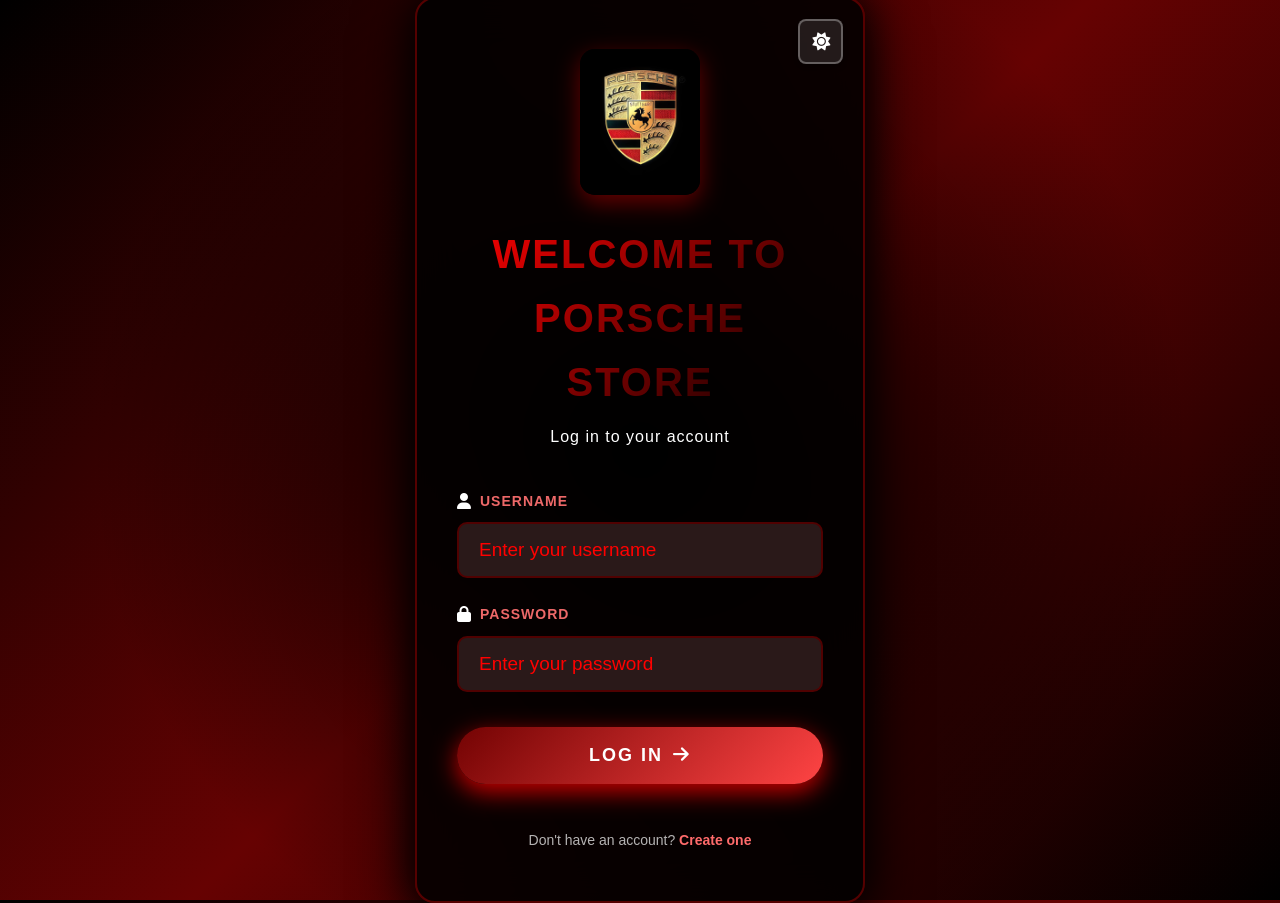
==== index.html @ ebbb0db5 "." ====
<!DOCTYPE html>
<html lang="en">
<head>
    <meta charset="UTF-8">
    <meta name="viewport" content="width=device-width, initial-scale=1.0">
    <title>Login - Porsche Store</title>
    <link rel="stylesheet" href="styles.css">
    <link rel="stylesheet" href="login.css">
    <link rel="stylesheet" href="https://cdnjs.cloudflare.com/ajax/libs/font-awesome/6.5.0/css/all.min.css" integrity="sha512-2SwdPD6INVrV/lHTZbO2nodKhrnDdJK9/kg2XD1r9uGqPo1cUbujc+IYdlYdEErWNu69gVcYgdxlmVmzTWnetw==" crossorigin="anonymous" />
</head>
<body class="login-page">
    <div class="login-overlay">
        <div class="login-container">
            <div class="login-header">
                <div style="position: absolute; top: 20px; right: 20px;">
                    <button class="theme-toggle" aria-label="Toggle theme" style="background: rgba(255, 255, 255, 0.1); border: 2px solid rgba(255, 255, 255, 0.3); color: #fff;">
                        <i class="fa-solid fa-sun"></i>
                    </button>
                </div>
                <img src="images/logo.png" alt="Porsche Store Logo" class="login-logo" onclick="window.location.href='pages/home.html'" style="cursor: pointer;">
                <h1 class="login-title">Welcome to Porsche Store</h1>
                <p class="login-subtitle">Log in to your account</p>
            </div>
            <form class="login-form" id="loginForm">
                <div class="input-group">
                    <label for="username">
                        <i class="fa-solid fa-user"></i>
                        Username
                    </label>
                    <input type="text" id="username" name="username" placeholder="Enter your username" required>
                </div>
                <div class="input-group">
                    <label for="password">
                        <i class="fa-solid fa-lock"></i>
                        Password
                    </label>
                    <input type="password" id="password" name="password" placeholder="Enter your password" required>
                </div>
                <button type="submit" class="login-button">
                    <span>Log In</span>
                    <i class="fa-solid fa-arrow-right"></i>
                </button>
                <p class="login-footer">Don't have an account? <a href="#" class="signup-link">Create one</a></p>
            </form>
        </div>
    </div>
    <script src="script.js"></script>
    <script>
        document.getElementById("loginForm").addEventListener("submit", function(e) {
            e.preventDefault();
            localStorage.setItem("loggedIn", "true");
            window.location.href = "pages/home.html"; 
        });
    </script>
</body>
</html>
---- styles.css ----
/* Base Styles */
* {
  margin: 0;
  padding: 0;
  box-sizing: border-box;
}

/* CSS Variables for Theme */
:root {
  /* Dark Mode (Default) */
  --bg-primary: linear-gradient(135deg, #0a0a0a 0%, #1a1a1a 50%, #0a0a0a 100%);
  --bg-secondary: rgba(77, 38, 38, 0.95);
  --bg-card: rgba(255, 255, 255, 0.05);
  --bg-card-hover: rgba(255, 255, 255, 0.08);
  --text-primary: #fff;
  --text-secondary: #ccc;
  --text-muted: rgba(255, 255, 255, 0.6);
  --border-color: rgba(255, 0, 0, 0.3);
  --border-color-light: rgba(255, 0, 0, 0.2);
  --accent-color: #ff0000;
  --accent-gradient: linear-gradient(135deg, #ff0000 0%, #ff4444 100%);
  --shadow-color: rgba(0, 0, 0, 0.5);
}

[data-theme="light"] {
  /* Light Mode */
  --bg-primary: linear-gradient(135deg, #ffffff 0%, #ffffff 50%, #f5f5f5 100%);
  --bg-secondary: rgba(252, 252, 252, 0.95);
  --bg-card: rgba(248, 246, 246, 0.05);
  --bg-card-hover: rgba(0, 0, 0, 0.08);
  --text-primary: #1a1a1a;
  --text-secondary: #333;
  --text-muted: rgba(0, 0, 0, 0.6);
  --border-color: rgba(255, 0, 0, 0.4);
  --border-color-light: rgba(255, 0, 0, 0.3);
  --accent-color: #7a7676;
  --accent-gradient: linear-gradient(135deg, #ff0000 0%, #ff4444 100%);
  --shadow-color: rgba(0, 0, 0, 0.2);
}

body {
  background: var(--bg-primary);
  color: var(--text-primary);
  font-family: "Segoe UI", Tahoma, Geneva, Verdana, sans-serif;
  text-align: center;
  margin: 0;
  padding: 0;
  min-height: 100vh;
  display: flex;
  flex-direction: column;
  line-height: 1.6;
  transition: background 0.3s ease, color 0.3s ease;
}

/* Theme Toggle Button */
.theme-toggle {
  background: var(--bg-card);
  border: 2px solid var(--border-color-light);
  color: var(--text-primary);
  padding: 10px 15px;
  border-radius: 8px;
  cursor: pointer;
  font-size: 18px;
  transition: all 0.3s ease;
  display: flex;
  align-items: center;
  justify-content: center;
  width: 45px;
  height: 45px;
  box-shadow: 0 2px 10px var(--shadow-color);
}

.theme-toggle:hover {
  background: var(--bg-card-hover);
  border-color: var(--border-color);
  transform: translateY(-2px);
  box-shadow: 0 4px 15px var(--shadow-color);
}

.theme-toggle i {
  transition: transform 0.3s ease;
}

.theme-toggle:hover i {
  transform: rotate(180deg);
}

/* Premium Header Styles */
.main-header {
  position: sticky;
  top: 0;
  z-index: 1000;
  background: var(--bg-secondary);
  backdrop-filter: blur(10px);
  border-bottom: 2px solid var(--border-color);
  box-shadow: 0 4px 20px var(--shadow-color);
  padding: 15px 0;
  transition: all 0.3s ease;
}

.header-content {
  max-width: 1400px;
  margin: 0 auto;
  padding: 0 30px;
  display: flex;
  justify-content: space-between;
  align-items: center;
  flex-wrap: wrap;
  gap: 20px;
}

.logo-section {
  display: flex;
  align-items: center;
  gap: 15px;
}

.header-logo {
  height: 60px;
  width: auto;
  border-radius: 10px;
  box-shadow: 0 4px 15px rgba(255, 0, 0, 0.3);
  transition: transform 0.3s ease;
}

.header-logo:hover {
  transform: scale(1.05);
}

.brand-name {
  font-size: 24px;
  font-weight: 700;
  background: linear-gradient(135deg, #ff0000 0%, #ff6b6b 100%);
  -webkit-background-clip: text;
  -webkit-text-fill-color: transparent;
  background-clip: text;
  letter-spacing: 2px;
  text-transform: uppercase;
}

.main-nav {
  display: flex;
  gap: 30px;
  align-items: center;
}

.main-nav a {
  color: var(--text-primary);
  text-decoration: none;
  font-weight: 600;
  font-size: 16px;
  padding: 8px 15px;
  border-radius: 6px;
  transition: all 0.3s ease;
  position: relative;
}

.main-nav a::before {
  content: "";
  position: absolute;
  bottom: 0;
  left: 50%;
  transform: translateX(-50%);
  width: 0;
  height: 2px;
  background: linear-gradient(90deg, #ff0000, #ff6b6b);
  transition: width 0.3s ease;
}

.main-nav a:hover::before {
  width: 80%;
}

.main-nav a:hover {
  color: #ff6b6b;
  background: rgba(255, 0, 0, 0.1);
}

.header-actions {
  display: flex;
  align-items: center;
  gap: 15px;
}

.logo-section {
  cursor: pointer;
  transition: transform 0.3s ease;
}

.logo-section:hover {
  transform: scale(1.02);
}

.cart-link {
  display: flex;
  align-items: center;
  gap: 8px;
  color: var(--text-primary);
  text-decoration: none;
  font-weight: 600;
  padding: 10px 20px;
  background: var(--bg-card);
  border-radius: 8px;
  border: 1px solid var(--border-color-light);
  transition: all 0.3s ease;
}

.cart-link:hover {
  background: rgba(255, 0, 0, 0.3);
  transform: translateY(-2px);
  box-shadow: 0 4px 15px rgba(255, 0, 0, 0.4);
}

.cart-link i {
  font-size: 18px;
}

/* Main Content */
.main-content {
  flex: 1;
  width: 100%;
  display: flex;
  flex-direction: column;
}

/* Legacy header styles for other pages */
header {
  padding: 20px;
  background: var(--bg-secondary);
  display: flex;
  justify-content: space-between;
  align-items: center;
  flex-wrap: wrap;
  transition: background 0.3s ease;
}
.cart-link i {
  margin-right: 5px;
  font-size: 18px;
}

.logo {
  height: 150px;
  width: auto;
  margin-right: 20px;
  margin-left: 20px;
  margin-bottom: 5px;
  margin-top: 15px;
  border-radius: 10px;
  box-shadow: 0 0 10px rgba(0, 0, 0, 0.5);
}

.cart-link {
  color: var(--text-primary);
  text-decoration: none;
  font-weight: bold;
}

nav {
  background: var(--bg-secondary);
  padding: 10px;
  transition: background 0.3s ease;
}
.navbar a {
  color: var(--text-primary);
  text-decoration: none;
  font-weight: bold;
}

nav a {
  margin: 0 15px;
  color: var(--text-primary);
  text-decoration: none;
  font-weight: bold;
}
nav a i {
  font-size: 18px;
  color: #fff;
  margin-right: 5px;
}
.shop-btn-icon {
  display: inline-flex;
  align-items: center;
  gap: 10px;
  padding: 10px 20px;
  background: #6bdeff;
  color: #000;
  border-radius: 8px;
  font-weight: 700;
  text-decoration: none;
  transition: transform 0.18s;
}
.shop-btn-icon i {
  font-size: 14px;
}
.shop-btn-icon:hover {
  transform: translateY(-3px);
}
/* ----------------------- PRODUCTS GRID ----------------------- */

.items {
  display: grid;
  grid-template-columns: repeat(4, 1fr);
  gap: 25px;
  margin-top: 25px;
  padding: 10px;
}

.product-container {
  display: grid;
  grid-template-columns: repeat(auto-fit, minmax(250px, 1fr));
  gap: 20px;
  background: var(--bg-card);
  padding: 20px;
  border-radius: 12px;
  transition: 0.3s;
  opacity: 0;
  animation: fadeInUp 0.7s ease forwards;
}
.product-card {
  background: var(--bg-card);
  padding: 15px;
  border-radius: 12px;
  text-align: center;
  box-shadow: 0 0 10px var(--shadow-color);
  transition: background 0.3s ease;
}

.product-container img {
  width: 100%;
  border-radius: 10px;
}

/* Hover Effect */
.product-container:hover {
  transform: scale(1.06);
}

.navbar a {
  color: #fff;
  text-decoration: none;
  font-weight: bold;
}
/* Premium Hero Section */
.hero {
  flex: 1;
  display: flex;
  align-items: center;
  justify-content: center;
  min-height: calc(100vh - 200px);
  background: linear-gradient(
    135deg,
    rgba(255, 0, 0, 0.1) 0%,
    rgba(0, 0, 0, 0.3) 100%
  );
  position: relative;
  overflow: hidden;
  padding: 60px 20px;
  transition: background 0.3s ease;
}

[data-theme="light"] .hero {
  background: linear-gradient(
    135deg,
    rgba(255, 0, 0, 0.15) 0%,
    rgba(255, 255, 255, 0.5) 100%
  );
}

.hero::before {
  content: "";
  position: absolute;
  top: 0;
  left: 0;
  right: 0;
  bottom: 0;
  background: radial-gradient(
    circle at 50% 50%,
    rgba(255, 0, 0, 0.1) 0%,
    transparent 70%
  );
  pointer-events: none;
}

[data-theme="light"] .hero::before {
  background: radial-gradient(
    circle at 50% 50%,
    rgba(255, 0, 0, 0.2) 0%,
    transparent 70%
  );
}

.hero-content {
  position: relative;
  z-index: 1;
  max-width: 800px;
  animation: fadeInUp 1s ease;
}

.hero-title {
  font-size: 4rem;
  font-weight: 800;
  margin-bottom: 20px;
  background: linear-gradient(135deg, #fff 0%, #ff6b6b 100%);
  -webkit-background-clip: text;
  -webkit-text-fill-color: transparent;
  background-clip: text;
  letter-spacing: 2px;
  line-height: 1.2;
  position: relative;
  /* Multiple text shadows for better visibility */
  text-shadow: 
    0 0 10px rgba(255, 0, 0, 0.8),
    0 0 20px rgba(255, 0, 0, 0.6),
    0 2px 4px rgba(0, 0, 0, 0.8),
    0 4px 8px rgba(0, 0, 0, 0.6);
  /* Fallback solid color */
  color: #fff;
  filter: drop-shadow(0 2px 4px rgba(0, 0, 0, 0.5));
}

/* Light mode hero title - much more visible with strong contrast */
[data-theme="light"] .hero-title {
  background: linear-gradient(135deg, #cc0000 0%, #ff0000 50%, #ff3333 100%);
  -webkit-background-clip: text;
  -webkit-text-fill-color: transparent;
  background-clip: text;
  /* Strong text shadows and outline for visibility */
  text-shadow: 
    0 0 15px rgba(255, 0, 0, 0.8),
    0 0 30px rgba(255, 0, 0, 0.6),
    0 2px 4px rgba(0, 0, 0, 0.4),
    0 4px 8px rgba(0, 0, 0, 0.3),
    2px 2px 0 rgba(255, 255, 255, 0.9),
    -2px -2px 0 rgba(255, 255, 255, 0.9),
    2px -2px 0 rgba(255, 255, 255, 0.9),
    -2px 2px 0 rgba(255, 255, 255, 0.9);
  /* Fallback solid color */
  color: #cc0000;
  filter: drop-shadow(0 4px 12px rgba(255, 0, 0, 0.5)) drop-shadow(0 0 30px rgba(255, 0, 0, 0.4));
  /* Add a subtle border effect */
  -webkit-text-stroke: 1px rgba(255, 255, 255, 0.8);
}

.hero-subtitle {
  font-size: 1.5rem;
  color: var(--text-secondary);
  margin-bottom: 40px;
  font-weight: 300;
  letter-spacing: 1px;
  text-shadow: 0 2px 4px rgba(0, 0, 0, 0.3);
}

[data-theme="light"] .hero-subtitle {
  color: #333;
  text-shadow: 0 2px 4px rgba(0, 0, 0, 0.2);
  font-weight: 400;
}

.shop-now-btn {
  display: inline-flex;
  align-items: center;
  gap: 12px;
  background: linear-gradient(135deg, #ff0000 0%, #ff4444 100%);
  color: #fff;
  padding: 18px 40px;
  border-radius: 50px;
  text-decoration: none;
  font-weight: 700;
  font-size: 18px;
  margin-top: 20px;
  transition: all 0.3s ease;
  box-shadow: 0 8px 25px rgba(255, 0, 0, 0.4);
  border: 2px solid transparent;
  position: relative;
  overflow: hidden;
}

.shop-now-btn::before {
  content: "";
  position: absolute;
  top: 0;
  left: -100%;
  width: 100%;
  height: 100%;
  background: linear-gradient(
    90deg,
    transparent,
    rgba(255, 255, 255, 0.3),
    transparent
  );
  transition: left 0.5s ease;
}

.shop-now-btn:hover::before {
  left: 100%;
}

.shop-now-btn:hover {
  background: linear-gradient(135deg, #ff3333 0%, #ff6666 100%);
  transform: translateY(-3px) scale(1.05);
  box-shadow: 0 12px 35px rgba(255, 0, 0, 0.6);
}

.shop-now-btn i {
  transition: transform 0.3s ease;
}

.shop-now-btn:hover i {
  transform: translateX(5px);
}
/* Animation */
@keyframes fadeInUp {
  0% {
    opacity: 0;
    transform: translateY(20px);
  }
  100% {
    opacity: 1;
    transform: translateY(0);
  }
}

/* ------------------------------------------------------------ */

.add-to-cart {
  margin-top: -1px;
  display: inline-block;
  padding: 10px 15px;
  background: #ff0000;
  color: white;
  border: none;
  border-radius: 10px;
  cursor: pointer;
}

.add-to-cart:hover {
  background: #cc0000;
}

#search-bar {
  width: 80%;
  max-width: 400px;
  padding: 10px;
  margin: 20px auto;
  display: block;
  border: none;
  border-radius: 5px;
  font-size: 16px;
  color: #fff;
}

/* Premium Section Styles */
.section-title {
  font-size: 3rem;
  font-weight: 800;
  margin-bottom: 40px;
  background: linear-gradient(135deg, #fff 0%, #ff6b6b 100%);
  -webkit-background-clip: text;
  -webkit-text-fill-color: transparent;
  background-clip: text;
  text-align: center;
  letter-spacing: 2px;
}

.about-section,
.contact-section,
.cart-section,
.checkout-section,
.products-section {
  padding: 60px 20px;
  max-width: 1400px;
  margin: 0 auto;
  min-height: calc(100vh - 300px);
}

/* Products Section Premium Styles */
.search-container {
  position: relative;
  max-width: 500px;
  margin: 0 auto 40px;
}

.category-filter {
  display: flex;
  justify-content: center;
  gap: 15px;
  margin-bottom: 40px;
  flex-wrap: wrap;
}

.category-btn {
  padding: 12px 25px;
  background: var(--bg-card);
  border: 2px solid var(--border-color-light);
  border-radius: 25px;
  color: var(--text-primary);
  font-weight: 600;
  font-size: 14px;
  cursor: pointer;
  transition: all 0.3s ease;
  text-transform: uppercase;
  letter-spacing: 1px;
}

.category-btn:hover {
  background: var(--bg-card-hover);
  border-color: var(--border-color);
  transform: translateY(-2px);
}

.category-btn.active {
  background: var(--accent-gradient);
  border-color: var(--border-color);
  box-shadow: 0 4px 15px var(--shadow-color);
}

#search-bar {
  width: 100%;
  padding: 15px 50px 15px 20px;
  background: var(--bg-card);
  border: 2px solid var(--border-color);
  border-radius: 50px;
  font-size: 16px;
  color: var(--text-primary);
  transition: all 0.3s ease;
}

#search-bar:focus {
  outline: none;
  border-color: var(--accent-color);
  background: var(--bg-card-hover);
  box-shadow: 0 0 20px var(--shadow-color);
}

#search-bar::placeholder {
  color: var(--text-muted);
}

.search-icon {
  position: absolute;
  right: 20px;
  top: 50%;
  transform: translateY(-50%);
  color: var(--text-muted);
  pointer-events: none;
}

.items {
  display: grid;
  grid-template-columns: repeat(auto-fit, minmax(280px, 1fr));
  gap: 30px;
  margin-top: 40px;
}

.product-container {
  background: var(--bg-card);
  border-radius: 15px;
  overflow: hidden;
  transition: all 0.3s ease;
  border: 2px solid var(--border-color-light);
  display: flex;
  flex-direction: column;
  animation: fadeInUp 0.7s ease forwards;
}

.product-container:hover {
  transform: translateY(-10px);
  border-color: var(--border-color);
  box-shadow: 0 15px 40px var(--shadow-color);
  background: var(--bg-card-hover);
}

.product-image-wrapper {
  width: 100%;
  height: 250px;
  overflow: hidden;
  background: var(--bg-card);
  position: relative;
  transition: background 0.3s ease;
}

.product-container img {
  width: 100%;
  height: 100%;
  object-fit: cover;
  transition: transform 0.3s ease;
}

.product-container:hover img {
  transform: scale(1.1);
}

.product-info {
  padding: 20px;
  display: flex;
  flex-direction: column;
  gap: 15px;
  flex: 1;
}

.product-info h3 {
  font-size: 1.3rem;
  font-weight: 700;
  color: var(--text-primary);
  margin: 0;
}

.product-price {
  font-size: 1.5rem;
  font-weight: 800;
  color: var(--accent-color);
  margin: 0;
}

.add-to-cart {
  padding: 12px 20px;
  background: linear-gradient(135deg, #ff0000 0%, #ff4444 100%);
  color: white;
  border: none;
  border-radius: 8px;
  cursor: pointer;
  font-weight: 700;
  font-size: 16px;
  transition: all 0.3s ease;
  text-transform: uppercase;
  letter-spacing: 1px;
  box-shadow: 0 4px 15px rgba(255, 0, 0, 0.3);
}

.add-to-cart:hover {
  background: linear-gradient(135deg, #ff3333 0%, #ff6666 100%);
  transform: translateY(-2px);
  box-shadow: 0 6px 20px rgba(255, 0, 0, 0.5);
}

/* Cart Section Premium Styles */
.cart-items-container {
  background: var(--bg-card);
  border-radius: 15px;
  padding: 30px;
  margin-bottom: 30px;
  min-height: 200px;
  border: 2px solid var(--border-color-light);
}

.empty-cart-message {
  text-align: center;
  color: var(--text-muted);
  font-size: 1.2rem;
  padding: 40px;
}

.cart-item {
  display: flex;
  justify-content: space-between;
  align-items: center;
  background: var(--bg-card);
  padding: 20px;
  margin: 15px 0;
  border-radius: 10px;
  border: 1px solid var(--border-color-light);
  transition: all 0.3s ease;
}

.cart-item:hover {
  background: var(--bg-card-hover);
  border-color: var(--border-color);
}

.cart-item p {
  margin: 0;
  font-size: 1.1rem;
  font-weight: 600;
}

.cart-item button {
  padding: 8px 15px;
  background: linear-gradient(135deg, #ff0000, #ff4444);
  color: white;
  border: none;
  border-radius: 6px;
  cursor: pointer;
  font-weight: 600;
  transition: all 0.3s ease;
}

.cart-item button:hover {
  transform: scale(1.05);
  box-shadow: 0 4px 15px rgba(255, 0, 0, 0.4);
}

.cart-total-container {
  background: var(--bg-card);
  border-radius: 15px;
  padding: 25px;
  margin-bottom: 30px;
  text-align: center;
  border: 2px solid var(--border-color);
}

.total-label {
  font-size: 1.5rem;
  font-weight: 700;
  color: var(--text-primary);
  margin: 0;
}

.total-amount {
  font-size: 2rem;
  color: var(--accent-color);
  font-weight: 800;
}

.checkout-button-container {
  text-align: center;
  display: flex;
  gap: 15px;
  justify-content: center;
  flex-wrap: wrap;
}

.checkout-button {
  display: inline-block;
  padding: 18px 40px;
  background: linear-gradient(135deg, #ff0000 0%, #ff4444 100%);
  color: white;
  text-decoration: none;
  border-radius: 50px;
  font-weight: 700;
  font-size: 18px;
  transition: all 0.3s ease;
  box-shadow: 0 8px 25px rgba(255, 0, 0, 0.4);
  text-transform: uppercase;
  letter-spacing: 1px;
  border: none;
  cursor: pointer;
}

.checkout-button:hover {
  transform: translateY(-3px);
  box-shadow: 0 12px 35px rgba(255, 0, 0, 0.6);
}

.clear-cart-button {
  display: inline-block;
  padding: 18px 40px;
  background: rgba(255, 255, 255, 0.1);
  color: white;
  border: 2px solid rgba(255, 255, 255, 0.3);
  border-radius: 50px;
  font-weight: 700;
  font-size: 18px;
  transition: all 0.3s ease;
  text-transform: uppercase;
  letter-spacing: 1px;
  cursor: pointer;
}

.clear-cart-button:hover {
  background: rgba(255, 255, 255, 0.2);
  border-color: rgba(255, 255, 255, 0.5);
  transform: translateY(-3px);
}

/* Checkout Section Premium Styles */
.checkout-container {
  display: grid;
  grid-template-columns: 1fr 1.5fr;
  gap: 40px;
  max-width: 1200px;
  margin: 0 auto;
}

.order-summary {
  background: var(--bg-card);
  border-radius: 15px;
  padding: 30px;
  border: 2px solid var(--border-color-light);
  height: fit-content;
}

.order-summary h3 {
  font-size: 1.5rem;
  margin-bottom: 20px;
  color: var(--accent-color);
  border-bottom: 2px solid var(--border-color);
  padding-bottom: 10px;
}

.checkout-items-list {
  margin-bottom: 20px;
}

.checkout-items-list p {
  padding: 10px 0;
  border-bottom: 1px solid var(--border-color-light);
  color: var(--text-primary);
}

.checkout-total {
  margin-top: 20px;
  padding-top: 20px;
  border-top: 2px solid var(--border-color);
}

.checkout-total p {
  font-size: 1.3rem;
  font-weight: 700;
  color: var(--text-primary);
}

.checkout-form {
  background: var(--bg-card);
  border-radius: 15px;
  padding: 40px;
  border: 2px solid var(--border-color-light);
}

.checkout-form h3 {
  font-size: 1.5rem;
  margin-bottom: 25px;
  color: var(--accent-color);
  border-bottom: 2px solid var(--border-color);
  padding-bottom: 10px;
}

.form-group {
  margin-bottom: 20px;
}

.form-group label {
  display: block;
  margin-bottom: 8px;
  color: var(--text-primary);
  font-weight: 600;
  font-size: 14px;
}

.form-group input,
.form-group textarea {
  width: 100%;
  padding: 12px 15px;
  background: var(--bg-card);
  border: 2px solid var(--border-color-light);
  border-radius: 8px;
  color: var(--text-primary);
  font-size: 16px;
  transition: all 0.3s ease;
}

.form-group input:focus,
.form-group textarea:focus {
  outline: none;
  border-color: var(--accent-color);
  background: var(--bg-card-hover);
  box-shadow: 0 0 15px var(--shadow-color);
}

.form-group input::placeholder,
.form-group textarea::placeholder {
  color: var(--text-muted);
}

.form-row {
  display: grid;
  grid-template-columns: 1fr 1fr;
  gap: 20px;
}

.submit-order-btn,
.submit-btn {
  width: 100%;
  padding: 18px;
  background: linear-gradient(135deg, #ff0000 0%, #ff4444 100%);
  color: white;
  border: none;
  border-radius: 50px;
  font-weight: 700;
  font-size: 18px;
  cursor: pointer;
  transition: all 0.3s ease;
  box-shadow: 0 8px 25px rgba(255, 0, 0, 0.4);
  text-transform: uppercase;
  letter-spacing: 1px;
  margin-top: 10px;
}

.submit-order-btn:hover,
.submit-btn:hover {
  transform: translateY(-3px);
  box-shadow: 0 12px 35px rgba(255, 0, 0, 0.6);
}

/* Contact Section Premium Styles */
.contact-container {
  display: grid;
  grid-template-columns: 1fr 1fr;
  gap: 40px;
  max-width: 1200px;
  margin: 0 auto;
  align-items: start;
}

.contact-info-card {
  background: var(--bg-card);
  border-radius: 15px;
  padding: 40px;
  border: 2px solid var(--border-color-light);
  height: 100%;
  display: flex;
  flex-direction: column;
}

.contact-info-card h3 {
  font-size: 1.8rem;
  margin-bottom: 40px;
  color: var(--accent-color);
  border-bottom: 2px solid var(--border-color);
  padding-bottom: 15px;
  text-align: left;
}

.contact-info {
  flex: 1;
  display: flex;
  flex-direction: column;
  gap: 25px;
  align-items: flex-start;
}

.contact-item {
  display: flex;
  gap: 20px;
  align-items: flex-start;
  width: 100%;
  padding: 15px;
  background: var(--bg-card);
  border-radius: 10px;
  border-left: 3px solid var(--accent-color);
  transition: all 0.3s ease;
}

.contact-item:hover {
  background: var(--bg-card-hover);
  border-left-color: var(--accent-color);
  transform: translateX(5px);
}

.contact-icon-wrapper {
  width: 50px;
  height: 50px;
  background: rgba(255, 0, 0, 0.2);
  border-radius: 12px;
  display: flex;
  align-items: center;
  justify-content: center;
  flex-shrink: 0;
  border: 2px solid rgba(255, 0, 0, 0.3);
  transition: all 0.3s ease;
}

.contact-item:hover .contact-icon-wrapper {
  background: rgba(255, 0, 0, 0.3);
  border-color: rgba(255, 0, 0, 0.5);
  transform: scale(1.1);
}

.contact-icon-wrapper i {
  font-size: 1.3rem;
  color: #ff6b6b;
}

.contact-details {
  flex: 1;
  text-align: left;
}

.contact-item strong {
  display: block;
  color: var(--accent-color);
  margin-bottom: 8px;
  font-size: 1.1rem;
  font-weight: 700;
  text-transform: uppercase;
  letter-spacing: 1px;
}

.contact-item p {
  color: var(--text-primary);
  margin: 0;
  line-height: 1.6;
  font-size: 1rem;
}

.social-media-contact {
  display: flex;
  gap: 15px;
  margin-top: 30px;
  justify-content: center;
  padding-top: 20px;
  border-top: 1px solid rgba(255, 255, 255, 0.1);
}

.social-icon-circle {
  display: flex;
  align-items: center;
  justify-content: center;
  width: 50px;
  height: 50px;
  background: rgba(255, 255, 255, 0.1);
  border-radius: 50%;
  color: #fff;
  text-decoration: none;
  font-size: 20px;
  transition: all 0.3s ease;
  border: 2px solid transparent;
}

.social-icon-circle:hover {
  background: linear-gradient(135deg, #ff0000, #ff6b6b);
  transform: translateY(-5px) scale(1.1);
  box-shadow: 0 8px 20px rgba(255, 0, 0, 0.4);
  border-color: rgba(255, 255, 255, 0.3);
}

.contact-form {
  background: var(--bg-card);
  border-radius: 15px;
  padding: 40px;
  border: 2px solid var(--border-color-light);
  height: 100%;
  display: flex;
  flex-direction: column;
}

.contact-form h3 {
  font-size: 1.8rem;
  margin-bottom: 25px;
  color: var(--accent-color);
  border-bottom: 2px solid var(--border-color);
  padding-bottom: 15px;
}

.contact-form .form-group {
  margin-bottom: 20px;
}

.contact-form textarea {
  resize: vertical;
  min-height: 120px;
}

.contact-form .submit-btn {
  margin-top: auto;
}

/* About Section Premium Styles */
.about-container {
  max-width: 1000px;
  margin: 0 auto;
}

.about-content {
  display: grid;
  grid-template-columns: repeat(auto-fit, minmax(300px, 1fr));
  gap: 30px;
}

.about-card {
  background: var(--bg-card);
  border-radius: 15px;
  padding: 30px;
  border: 2px solid var(--border-color-light);
  transition: all 0.3s ease;
}

.about-card:hover {
  transform: translateY(-5px);
  border-color: var(--border-color);
  box-shadow: 0 15px 40px var(--shadow-color);
  background: var(--bg-card-hover);
}

.about-card h3 {
  font-size: 1.5rem;
  margin-bottom: 15px;
  color: var(--accent-color);
  display: flex;
  align-items: center;
  gap: 10px;
}

.about-card h3 i {
  font-size: 1.3rem;
}

.about-card p {
  color: var(--text-primary);
  line-height: 1.8;
  font-size: 1rem;
}

/* Active Navigation Link */
.main-nav a.active {
  color: var(--accent-color);
  background: var(--bg-card);
}

.main-nav a.active::before {
  width: 80%;
}

.cart-link.active {
  background: rgba(255, 0, 0, 0.4);
  border-color: rgba(255, 0, 0, 0.6);
}

/* Cart Notification */
.cart-notification {
  position: fixed;
  top: 100px;
  right: 20px;
  background: linear-gradient(135deg, #ff0000 0%, #ff4444 100%);
  color: white;
  padding: 15px 25px;
  border-radius: 10px;
  box-shadow: 0 8px 25px rgba(255, 0, 0, 0.4);
  z-index: 10000;
  transform: translateX(400px);
  opacity: 0;
  transition: all 0.3s ease;
  font-weight: 600;
  font-size: 16px;
  display: flex;
  align-items: center;
  gap: 10px;
}

.cart-notification.show {
  transform: translateX(0);
  opacity: 1;
}

.cart-notification::before {
  content: "✓";
  background: rgba(255, 255, 255, 0.3);
  width: 24px;
  height: 24px;
  border-radius: 50%;
  display: flex;
  align-items: center;
  justify-content: center;
  font-weight: bold;
}

.cart-item {
  display: flex;
  justify-content: space-between;
  align-items: center;
  background: var(--bg-card);
  padding: 10px;
  margin: 10px 0;
  border-radius: 5px;
  transition: background 0.3s ease;
}

#cart-total {
  font-size: 20px;
  font-weight: bold;
  margin: 20px 0;
}

.checkout-button {
  display: inline-block;
  padding: 10px 20px;
  background: #ff0000;
  color: white;
  text-decoration: none;
  border-radius: 5px;
  font-weight: bold;
}

/* Checkout */
#checkout-form {
  max-width: 400px;
  margin: 20px auto;
  text-align: left;
}

#checkout-form label {
  display: block;
  margin-top: 10px;
}

#checkout-form input {
  width: 100%;
  padding: 8px;
  margin-top: 5px;
  border: none;
  border-radius: 5px;
}

#checkout-form button {
  margin-top: 20px;
  padding: 10px 20px;
  background: #ff0000;
  color: white;
  border: none;
  border-radius: 5px;
  cursor: pointer;
  width: 100%;
}

/* Contact */
#contact-form {
  max-width: 500px;
  margin: 20px auto;
  text-align: left;
}

#contact-form label {
  display: block;
  margin-top: 10px;
}

#contact-form input,
#contact-form textarea {
  width: 100%;
  padding: 8px;
  margin-top: 5px;
  border: none;
  border-radius: 5px;
}

#contact-form textarea {
  height: 100px;
}

#contact-form button {
  margin-top: 20px;
  padding: 10px 20px;
  background: #ff0000;
  color: white;
  border: none;
  border-radius: 5px;
  cursor: pointer;
  width: 100%;
}

.contact-info {
  margin: 20px 0;
}

.map-placeholder {
  margin: 20px 0;
  padding: 20px;
  background: var(--bg-card);
  border-radius: 5px;
  transition: background 0.3s ease;
}

/* Premium Footer */
.main-footer {
  background: var(--bg-secondary);
  border-top: 2px solid var(--border-color);
  padding: 50px 20px 30px;
  margin-top: auto;
  box-shadow: 0 -4px 20px var(--shadow-color);
  transition: background 0.3s ease, border-color 0.3s ease;
}

.footer-content {
  max-width: 1400px;
  margin: 0 auto;
}

.footer-links {
  display: flex;
  justify-content: center;
  gap: 30px;
  margin-bottom: 30px;
  flex-wrap: wrap;
}

.footer-links a {
  color: var(--text-primary);
  text-decoration: none;
  font-weight: 600;
  font-size: 16px;
  padding: 8px 15px;
  border-radius: 6px;
  transition: all 0.3s ease;
  position: relative;
}

.footer-links a::after {
  content: "|";
  position: absolute;
  right: -15px;
  color: var(--text-muted);
}

.footer-links a:last-child::after {
  display: none;
}

.footer-links a:hover {
  color: var(--accent-color);
  background: var(--bg-card);
}

.social-icon-row {
  display: flex;
  justify-content: center;
  width: 100%;
  margin: 30px 0;
}

.social-media {
  display: flex;
  justify-content: center;
  gap: 25px;
  margin: 30px 0;
}

.social-icon {
  display: flex;
  align-items: center;
  justify-content: center;
  width: 60px;
  height: 60px;
  background: var(--bg-card);
  border-radius: 50%;
  color: var(--text-primary);
  text-decoration: none;
  font-size: 24px;
  transition: all 0.3s ease;
  border: 2px solid var(--border-color-light);
  position: relative;
  overflow: hidden;
}

.social-icon::before {
  content: "";
  position: absolute;
  top: 50%;
  left: 50%;
  width: 0;
  height: 0;
  border-radius: 50%;
  background: rgba(255, 255, 255, 0.2);
  transform: translate(-50%, -50%);
  transition: width 0.3s ease, height 0.3s ease;
}

.social-icon:hover::before {
  width: 100%;
  height: 100%;
}

.social-icon:hover {
  background: linear-gradient(135deg, #ff0000, #ff6b6b);
  transform: translateY(-5px) scale(1.1);
  box-shadow: 0 8px 25px rgba(255, 0, 0, 0.5);
  border-color: rgba(255, 255, 255, 0.4);
}

.social-icon i {
  position: relative;
  z-index: 1;
}

.footer-bottom {
  margin-top: 30px;
  padding-top: 30px;
  border-top: 1px solid rgba(255, 255, 255, 0.1);
}

.footer-credit {
  color: var(--text-muted);
  font-size: 14px;
  margin-bottom: 10px;
}

.footer-bottom p:last-child {
  color: var(--text-muted);
  font-size: 14px;
}

/* Legacy footer styles for other pages */
footer {
  background: var(--bg-secondary);
  padding: 20px;
  margin-top: 40px;
  text-align: center;
  padding: 20px;
  color: var(--text-primary);
  transition: background 0.3s ease, color 0.3s ease;
}
footer a,
.navbar a {
  display: inline-block !important;
  margin: 0 10px !important;
  color: var(--text-primary) !important;
  text-decoration: none !important;
  font-weight: bold !important;
  transition: 0.3s ease !important;
}

/* Responsive Design */
@media (max-width: 1024px) {
  .hero-title {
    font-size: 3rem;
  }

  .hero-subtitle {
    font-size: 1.3rem;
  }
}

@media (max-width: 768px) {
  .header-content {
    flex-direction: column;
    padding: 15px 20px;
  }

  .main-nav {
    flex-wrap: wrap;
    justify-content: center;
    gap: 15px;
  }

  .header-actions {
    width: 100%;
    justify-content: center;
  }

  .hero-title {
    font-size: 2.5rem;
  }

  .hero-subtitle {
    font-size: 1.1rem;
  }

  .shop-now-btn {
    padding: 15px 30px;
    font-size: 16px;
  }

  .footer-links {
    flex-direction: column;
    gap: 15px;
  }

  .footer-links a::after {
    display: none;
  }

  .items {
    grid-template-columns: repeat(2, 1fr);
  }
}

@media (max-width: 480px) {
  .hero-title {
    font-size: 2rem;
  }

  .hero-subtitle {
    font-size: 1rem;
  }

  .brand-name {
    font-size: 18px;
  }

  .header-logo {
    height: 50px;
  }

  .main-nav {
    gap: 10px;
  }

  .main-nav a {
    font-size: 14px;
    padding: 6px 12px;
  }

  .items {
    grid-template-columns: 1fr;
  }

  .section-title {
    font-size: 2rem;
  }

  .checkout-container,
  .contact-container {
    grid-template-columns: 1fr;
    gap: 30px;
  }

  .contact-info-card,
  .contact-form {
    height: auto;
  }

  .cart-notification {
    right: 10px;
    left: 10px;
    transform: translateY(-100px);
  }

  .cart-notification.show {
    transform: translateY(0);
  }

  .form-row {
    grid-template-columns: 1fr;
  }

  .about-content {
    grid-template-columns: 1fr;
  }
}
/* Premium Logout Button */
.logout-btn {
  background: linear-gradient(135deg, #ff0000 0%, #ff0000 100%);
  color: #fff;
  border: none;
  padding: 10px 20px;
  cursor: pointer;
  font-size: 14px;
  font-weight: 600;
  border-radius: 8px;
  transition: all 0.3s ease;
  box-shadow: 0 4px 15px rgba(255, 0, 0, 0.3);
  border: 1px solid rgba(255, 255, 255, 0.1);
}

.logout-btn:hover {
  background: linear-gradient(135deg, #d62828 0%, #ff4444 100%);
  transform: translateY(-2px);
  box-shadow: 0 6px 20px rgba(214, 40, 40, 0.4);
}
---- login.css ----
/* ----------------------- PREMIUM LOGIN PAGE STYLES ----------------------- */
body.login-page {
    margin: 0;
    padding: 0;
    height: 100vh;
    background: linear-gradient(135deg, #000000 0%, #660202 50%, #000000 100%);
    font-family: 'Segoe UI', Tahoma, Geneva, Verdana, sans-serif;
    display: flex;
    justify-content: center;
    align-items: center;
    position: relative;
    overflow: hidden;
}

body.login-page::before {
    content: '';
    position: absolute;
    top: 0;
    left: 0;
    right: 0;
    bottom: 0;
    background: radial-gradient(circle at 50% 50%, rgb(0, 0, 0) 0%, transparent 70%);
    pointer-events: none;
}

.login-overlay {
    position: relative;
    width: 100%;
    height: 100%;
    display: flex;
    justify-content: center;
    align-items: center;
    z-index: 1;
}

.login-container {
    width: 100%;
    max-width: 450px;
    padding: 50px 40px;
    background: rgba(0, 0, 0, 0.85);
    backdrop-filter: blur(20px);
    border-radius: 20px;
    border: 2px solid rgb(85, 0, 0);
    box-shadow: 0 20px 60px rgba(0, 0, 0, 0.8), 0 0 40px rgb(0, 0, 0);
    animation: fadeInUp 0.8s ease;
    position: relative;
    overflow: hidden;
}

.login-container::before {
    content: '';
    position: absolute;
    top: 0;
    left: -100%;
    width: 100%;
    height: 100%;
    background: linear-gradient(90deg, transparent, rgba(113, 12, 12, 0.213), transparent);
    animation: shimmer 3s infinite;
}

@keyframes shimmer {
    0% { left: -100%; }
    100% { left: 100%; }
}

.login-header {
    text-align: center;
    margin-bottom: 40px;
}

.login-logo {
    width: 120px;
    height: auto;
    margin-bottom: 20px;
    border-radius: 15px;
    box-shadow: 0 8px 25px rgba(255, 0, 0, 0.389);
    animation: logoFloat 3s ease-in-out infinite;
}

@keyframes logoFloat {
    0%, 100% { transform: translateY(0); }
    50% { transform: translateY(-10px); }
}

.login-title {
    font-size: 2.5rem;
    font-weight: 800;
    margin: 0 0 10px 0;
    background: linear-gradient(135deg, #ff0000 0%, #000000 100%);
    -webkit-background-clip: text;
    -webkit-text-fill-color: transparent;
    background-clip: text;
    letter-spacing: 2px;
    text-transform: uppercase;
}

.login-subtitle {
    color: rgb(255, 255, 255);
    font-size: 1rem;
    margin: 0;
    font-weight: 300;
    letter-spacing: 1px;
}

.login-form {
    display: flex;
    flex-direction: column;
    gap: 25px;
}

.input-group {
    display: flex;
    flex-direction: column;
    gap: 10px;
}

.input-group label {
    color: #ed6868;
    font-weight: 600;
    font-size: 14px;
    display: flex;
    align-items: center;
    gap: 8px;
    text-transform: uppercase;
    letter-spacing: 1px;
}

.input-group label i {
    color: #ffffff;
    font-size: 16px;
}

.input-group input[type="text"],
.input-group input[type="password"] {
    padding: 15px 20px;
    background: rgb(42, 25, 25);
    border: 2px solid rgb(80, 1, 1);
    border-radius: 10px;
    color: #ffffff;
    font-size: 19px;
    transition: all 0.3s ease;
    font-family: inherit;
}

.input-group input[type="text"]:focus,
.input-group input[type="password"]:focus {
    outline: none;
    border-color: #f70000;
    background: rgba(107, 61, 61, 0.15);
    box-shadow: 0 0 20px rgba(255, 0, 0, 0.3);
}

.input-group input[type="text"]::placeholder,
.input-group input[type="password"]::placeholder {
    color: rgb(255, 0, 0);
}

.login-button {
    width: 100%;
    padding: 18px;
    background: linear-gradient(135deg, #730303 0%, #ff4444 100%);
    color: #fff;
    border: none;
    border-radius: 50px;
    font-size: 18px;
    font-weight: 700;
    cursor: pointer;
    transition: all 0.3s ease;
    box-shadow: 0 8px 25px rgba(255, 0, 0, 0.776);
    text-transform: uppercase;
    letter-spacing: 2px;
    display: flex;
    align-items: center;
    justify-content: center;
    gap: 10px;
    margin-top: 10px;
    position: relative;
    overflow: hidden;
}

.login-button::before {
    content: '';
    position: absolute;
    top: 0;
    left: -100%;
    width: 100%;
    height: 100%;
    background: linear-gradient(90deg, transparent, rgba(255, 0, 0, 0.3), transparent);
    transition: left 0.5s ease;
}

.login-button:hover::before {
    left: 100%;
}

.login-button:hover {
    background: linear-gradient(135deg, #ff3333 0%, #ff6666 100%);
    transform: translateY(-3px);
    box-shadow: 0 12px 35px rgba(255, 0, 0, 0.6);
}

.login-button:active {
    transform: translateY(-1px);
}

.login-button i {
    transition: transform 0.3s ease;
}

.login-button:hover i {
    transform: translateX(5px);
}

.login-footer {
    text-align: center;
    color: rgba(255, 255, 255, 0.7);
    font-size: 14px;
    margin-top: 20px;
}

.signup-link {
    color: #ff6b6b;
    text-decoration: none;
    font-weight: 600;
    transition: all 0.3s ease;
}

.signup-link:hover {
    color: #ff3333;
    text-decoration: underline;
}

/* Responsive */
@media (max-width: 768px) {
    .login-container {
        max-width: 90%;
        padding: 40px 30px;
    }
    
    .login-title {
        font-size: 2rem;
    }
    
    .login-logo {
        width: 100px;
    }
}

@media (max-width: 480px) {
    .login-container {
        padding: 30px 20px;
    }
    
    .login-title {
        font-size: 1.5rem;
    }
    
    .login-logo {
        width: 80px;
    }
}
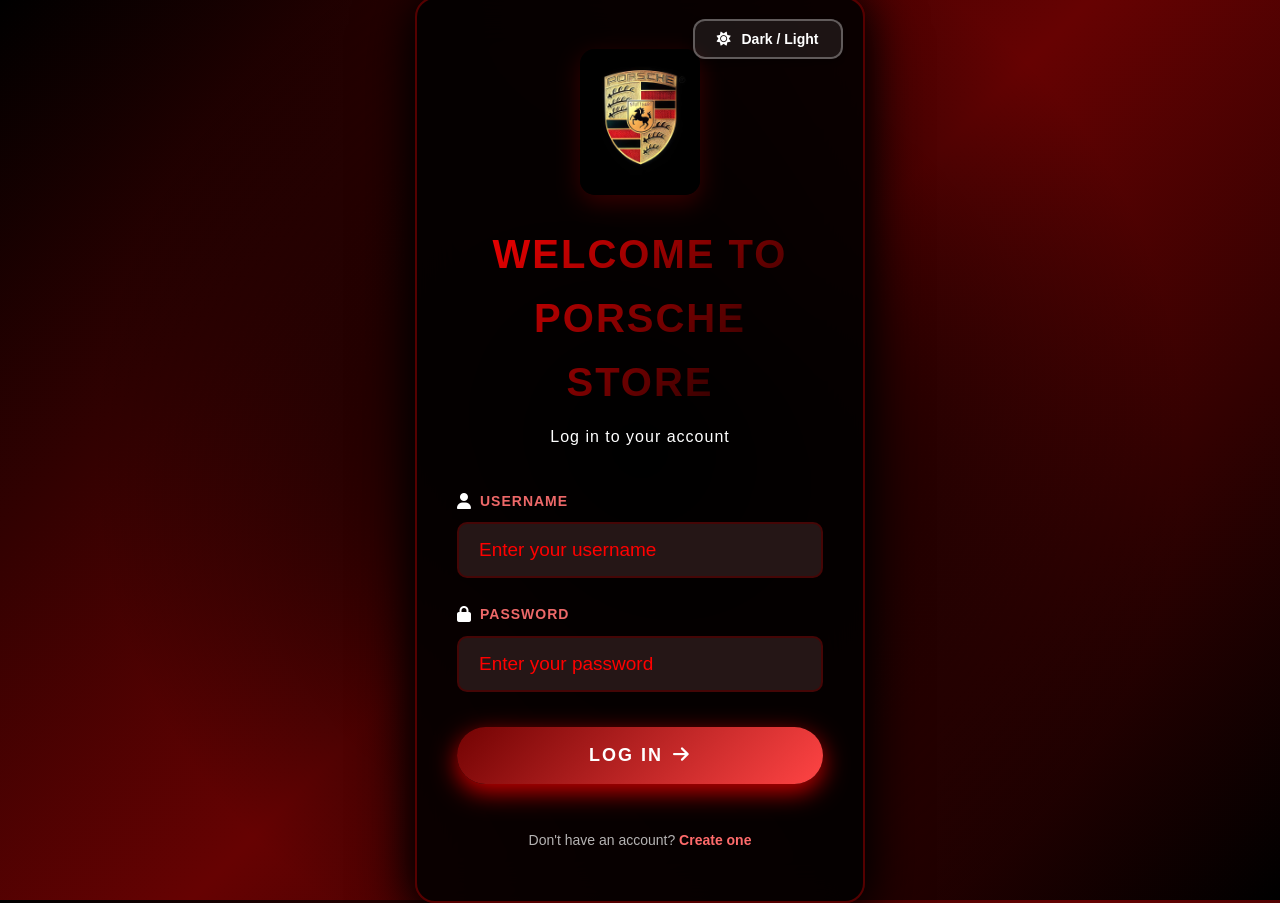
==== commit d209c0ef: "." ====
--- a/index.html
+++ b/index.html
@@ -1,23 +1,28 @@
 <!DOCTYPE html>
 <html lang="en">
+
 <head>
     <meta charset="UTF-8">
     <meta name="viewport" content="width=device-width, initial-scale=1.0">
     <title>Login - Porsche Store</title>
     <link rel="stylesheet" href="styles.css">
     <link rel="stylesheet" href="login.css">
-    <link rel="stylesheet" href="https://cdnjs.cloudflare.com/ajax/libs/font-awesome/6.5.0/css/all.min.css" integrity="sha512-2SwdPD6INVrV/lHTZbO2nodKhrnDdJK9/kg2XD1r9uGqPo1cUbujc+IYdlYdEErWNu69gVcYgdxlmVmzTWnetw==" crossorigin="anonymous" />
+    <link rel="stylesheet" href="https://cdnjs.cloudflare.com/ajax/libs/font-awesome/6.5.0/css/all.min.css"
+        integrity="sha512-2SwdPD6INVrV/lHTZbO2nodKhrnDdJK9/kg2XD1r9uGqPo1cUbujc+IYdlYdEErWNu69gVcYgdxlmVmzTWnetw=="
+        crossorigin="anonymous" />
 </head>
+
 <body class="login-page">
     <div class="login-overlay">
         <div class="login-container">
             <div class="login-header">
-                <div style="position: absolute; top: 20px; right: 20px;">
-                    <button class="theme-toggle" aria-label="Toggle theme" style="background: rgba(255, 255, 255, 0.1); border: 2px solid rgba(255, 255, 255, 0.3); color: #fff;">
+                <div class="theme-switch-box">
+                    <button class="theme-toggle" aria-label="Toggle theme">
                         <i class="fa-solid fa-sun"></i>
                     </button>
                 </div>
-                <img src="images/logo.png" alt="Porsche Store Logo" class="login-logo" onclick="window.location.href='pages/home.html'" style="cursor: pointer;">
+                <img src="images/logo.png" alt="Porsche Store Logo" class="login-logo"
+                    onclick="window.location.href='pages/home.html'" style="cursor: pointer;">
                 <h1 class="login-title">Welcome to Porsche Store</h1>
                 <p class="login-subtitle">Log in to your account</p>
             </div>
@@ -46,11 +51,12 @@
     </div>
     <script src="script.js"></script>
     <script>
-        document.getElementById("loginForm").addEventListener("submit", function(e) {
+        document.getElementById("loginForm").addEventListener("submit", function (e) {
             e.preventDefault();
             localStorage.setItem("loggedIn", "true");
-            window.location.href = "pages/home.html"; 
+            window.location.href = "pages/home.html";
         });
     </script>
 </body>
-</html>
+
+</html>
--- a/styles.css
+++ b/styles.css
@@ -57,16 +57,18 @@
   background: var(--bg-card);
   border: 2px solid var(--border-color-light);
   color: var(--text-primary);
-  padding: 10px 15px;
-  border-radius: 8px;
+  padding: 10px 18px;
+  border-radius: 12px;
   cursor: pointer;
-  font-size: 18px;
-  transition: all 0.3s ease;
-  display: flex;
+  font-size: 14px;
+  font-weight: 700;
+  transition: all 0.3s ease;
+  display: inline-flex;
   align-items: center;
   justify-content: center;
-  width: 45px;
-  height: 45px;
+  gap: 10px;
+  min-width: 150px;
+  height: auto;
   box-shadow: 0 2px 10px var(--shadow-color);
 }
 
@@ -83,6 +85,10 @@
 
 .theme-toggle:hover i {
   transform: rotate(180deg);
+}
+
+.theme-toggle::after {
+  content: "Dark / Light";
 }
 
 /* Premium Header Styles */
@@ -233,6 +239,7 @@
   flex-wrap: wrap;
   transition: background 0.3s ease;
 }
+
 .cart-link i {
   margin-right: 5px;
   font-size: 18px;
@@ -260,6 +267,7 @@
   padding: 10px;
   transition: background 0.3s ease;
 }
+
 .navbar a {
   color: var(--text-primary);
   text-decoration: none;
@@ -272,11 +280,13 @@
   text-decoration: none;
   font-weight: bold;
 }
+
 nav a i {
   font-size: 18px;
   color: #fff;
   margin-right: 5px;
 }
+
 .shop-btn-icon {
   display: inline-flex;
   align-items: center;
@@ -289,12 +299,15 @@
   text-decoration: none;
   transition: transform 0.18s;
 }
+
 .shop-btn-icon i {
   font-size: 14px;
 }
+
 .shop-btn-icon:hover {
   transform: translateY(-3px);
 }
+
 /* ----------------------- PRODUCTS GRID ----------------------- */
 
 .items {
@@ -316,6 +329,7 @@
   opacity: 0;
   animation: fadeInUp 0.7s ease forwards;
 }
+
 .product-card {
   background: var(--bg-card);
   padding: 15px;
@@ -340,6 +354,7 @@
   text-decoration: none;
   font-weight: bold;
 }
+
 /* Premium Hero Section */
 .hero {
   flex: 1;
@@ -347,11 +362,9 @@
   align-items: center;
   justify-content: center;
   min-height: calc(100vh - 200px);
-  background: linear-gradient(
-    135deg,
-    rgba(255, 0, 0, 0.1) 0%,
-    rgba(0, 0, 0, 0.3) 100%
-  );
+  background: linear-gradient(135deg,
+      rgba(255, 0, 0, 0.1) 0%,
+      rgba(0, 0, 0, 0.3) 100%);
   position: relative;
   overflow: hidden;
   padding: 60px 20px;
@@ -359,11 +372,9 @@
 }
 
 [data-theme="light"] .hero {
-  background: linear-gradient(
-    135deg,
-    rgba(255, 0, 0, 0.15) 0%,
-    rgba(255, 255, 255, 0.5) 100%
-  );
+  background: linear-gradient(135deg,
+      rgba(255, 0, 0, 0.15) 0%,
+      rgba(255, 255, 255, 0.5) 100%);
 }
 
 .hero::before {
@@ -373,20 +384,16 @@
   left: 0;
   right: 0;
   bottom: 0;
-  background: radial-gradient(
-    circle at 50% 50%,
-    rgba(255, 0, 0, 0.1) 0%,
-    transparent 70%
-  );
+  background: radial-gradient(circle at 50% 50%,
+      rgba(255, 0, 0, 0.1) 0%,
+      transparent 70%);
   pointer-events: none;
 }
 
 [data-theme="light"] .hero::before {
-  background: radial-gradient(
-    circle at 50% 50%,
-    rgba(255, 0, 0, 0.2) 0%,
-    transparent 70%
-  );
+  background: radial-gradient(circle at 50% 50%,
+      rgba(255, 0, 0, 0.2) 0%,
+      transparent 70%);
 }
 
 .hero-content {
@@ -408,7 +415,7 @@
   line-height: 1.2;
   position: relative;
   /* Multiple text shadows for better visibility */
-  text-shadow: 
+  text-shadow:
     0 0 10px rgba(255, 0, 0, 0.8),
     0 0 20px rgba(255, 0, 0, 0.6),
     0 2px 4px rgba(0, 0, 0, 0.8),
@@ -425,7 +432,7 @@
   -webkit-text-fill-color: transparent;
   background-clip: text;
   /* Strong text shadows and outline for visibility */
-  text-shadow: 
+  text-shadow:
     0 0 15px rgba(255, 0, 0, 0.8),
     0 0 30px rgba(255, 0, 0, 0.6),
     0 2px 4px rgba(0, 0, 0, 0.4),
@@ -482,12 +489,10 @@
   left: -100%;
   width: 100%;
   height: 100%;
-  background: linear-gradient(
-    90deg,
-    transparent,
-    rgba(255, 255, 255, 0.3),
-    transparent
-  );
+  background: linear-gradient(90deg,
+      transparent,
+      rgba(255, 255, 255, 0.3),
+      transparent);
   transition: left 0.5s ease;
 }
 
@@ -508,12 +513,14 @@
 .shop-now-btn:hover i {
   transform: translateX(5px);
 }
+
 /* Animation */
 @keyframes fadeInUp {
   0% {
     opacity: 0;
     transform: translateY(20px);
   }
+
   100% {
     opacity: 1;
     transform: translateY(0);
@@ -731,6 +738,139 @@
   background: linear-gradient(135deg, #ff3333 0%, #ff6666 100%);
   transform: translateY(-2px);
   box-shadow: 0 6px 20px rgba(255, 0, 0, 0.5);
+}
+
+.product-actions {
+  display: flex;
+  gap: 10px;
+  flex-wrap: wrap;
+}
+
+.view-details-btn,
+.detail-link-btn {
+  display: inline-flex;
+  align-items: center;
+  justify-content: center;
+  padding: 10px 14px;
+  border-radius: 8px;
+  background: var(--bg-card-hover);
+  color: var(--text-primary);
+  text-decoration: none;
+  font-weight: 600;
+  border: 1px solid var(--border-color-light);
+  transition: all 0.3s ease;
+}
+
+.view-details-btn:hover,
+.detail-link-btn:hover {
+  background: var(--accent-color);
+  color: white;
+  transform: translateY(-2px);
+}
+
+.product-details-section {
+  padding: 60px 20px;
+  max-width: 1200px;
+  margin: 0 auto;
+}
+
+.detail-breadcrumb {
+  margin-bottom: 25px;
+}
+
+.detail-breadcrumb a {
+  color: var(--accent-color);
+  text-decoration: none;
+  font-weight: 600;
+}
+
+.product-detail-card {
+  background: var(--bg-card);
+  border: 2px solid var(--border-color-light);
+  border-radius: 20px;
+  padding: 30px;
+  box-shadow: 0 15px 40px var(--shadow-color);
+}
+
+.detail-grid {
+  display: grid;
+  grid-template-columns: 1.1fr 0.9fr;
+  gap: 30px;
+  align-items: center;
+}
+
+.detail-image-wrap img {
+  width: 100%;
+  border-radius: 16px;
+  object-fit: cover;
+  min-height: 350px;
+}
+
+.detail-category {
+  display: inline-block;
+  margin-bottom: 10px;
+  color: var(--accent-color);
+  text-transform: uppercase;
+  font-weight: 700;
+  letter-spacing: 1px;
+}
+
+.detail-info h2 {
+  font-size: 2rem;
+  margin: 0 0 10px;
+}
+
+.detail-description {
+  color: var(--text-muted);
+  line-height: 1.7;
+  margin-bottom: 15px;
+}
+
+.detail-price {
+  font-size: 1.8rem;
+  font-weight: 800;
+  color: var(--accent-color);
+  margin-bottom: 20px;
+}
+
+.detail-actions {
+  display: flex;
+  gap: 12px;
+  flex-wrap: wrap;
+  margin-bottom: 25px;
+}
+
+.detail-btn {
+  padding: 12px 20px;
+}
+
+.detail-lists {
+  display: grid;
+  grid-template-columns: 1fr 1fr;
+  gap: 20px;
+}
+
+.detail-lists ul {
+  padding-left: 18px;
+  color: var(--text-muted);
+  line-height: 1.7;
+}
+
+.detail-empty {
+  text-align: center;
+  padding: 40px 20px;
+}
+
+@media (max-width: 768px) {
+
+  .detail-grid,
+  .detail-lists {
+    grid-template-columns: 1fr;
+  }
+
+  .product-actions {
+    flex-direction: column;
+  }
 }
 
 /* Cart Section Premium Styles */
@@ -1497,6 +1637,7 @@
   color: var(--text-primary);
   transition: background 0.3s ease, color 0.3s ease;
 }
+
 footer a,
 .navbar a {
   display: inline-block !important;
@@ -1625,6 +1766,7 @@
     grid-template-columns: 1fr;
   }
 }
+
 /* Premium Logout Button */
 .logout-btn {
   background: linear-gradient(135deg, #ff0000 0%, #ff0000 100%);
@@ -1644,4 +1786,4 @@
   background: linear-gradient(135deg, #d62828 0%, #ff4444 100%);
   transform: translateY(-2px);
   box-shadow: 0 6px 20px rgba(214, 40, 40, 0.4);
-}
+}
--- a/login.css
+++ b/login.css
@@ -4,6 +4,7 @@
     padding: 0;
     height: 100vh;
     background: linear-gradient(135deg, #000000 0%, #660202 50%, #000000 100%);
+    color: #ffffff;
     font-family: 'Segoe UI', Tahoma, Geneva, Verdana, sans-serif;
     display: flex;
     justify-content: center;
@@ -47,6 +48,29 @@
     overflow: hidden;
 }
 
+.theme-switch-box {
+    position: absolute;
+    top: 20px;
+    right: 20px;
+}
+
+.theme-switch-box .theme-toggle {
+    padding: 10px 18px;
+    min-width: 150px;
+    border-radius: 12px;
+    color: #ffffff;
+    background: rgba(255, 255, 255, 0.08);
+    border: 2px solid rgba(255, 255, 255, 0.3);
+}
+
+.theme-switch-box .theme-toggle:hover {
+    background: rgba(255, 255, 255, 0.12);
+}
+
+.theme-switch-box .theme-toggle::after {
+    display: inline-block;
+}
+
 .login-container::before {
     content: '';
     position: absolute;
@@ -59,8 +83,13 @@
 }
 
 @keyframes shimmer {
-    0% { left: -100%; }
-    100% { left: 100%; }
+    0% {
+        left: -100%;
+    }
+
+    100% {
+        left: 100%;
+    }
 }
 
 .login-header {
@@ -73,13 +102,20 @@
     height: auto;
     margin-bottom: 20px;
     border-radius: 15px;
-    box-shadow: 0 8px 25px rgba(255, 0, 0, 0.389);
+    box-shadow: 0 8px 25px rgba(133, 1, 1, 0.389);
     animation: logoFloat 3s ease-in-out infinite;
 }
 
 @keyframes logoFloat {
-    0%, 100% { transform: translateY(0); }
-    50% { transform: translateY(-10px); }
+
+    0%,
+    100% {
+        transform: translateY(0);
+    }
+
+    50% {
+        transform: translateY(-10px);
+    }
 }
 
 .login-title {
@@ -94,6 +130,52 @@
     text-transform: uppercase;
 }
 
+[data-theme="light"] body.login-page {
+    background: #ffffff;
+    color: #111111;
+}
+
+[data-theme="light"] body.login-page::before {
+    background: radial-gradient(circle at 50% 50%, rgba(255, 255, 255, 0.9) 0%, transparent 70%);
+}
+
+[data-theme="light"] .login-container {
+    background: #ffffff;
+    border-color: rgba(0, 0, 0, 0.12);
+    box-shadow: 0 20px 60px rgba(0, 0, 0, 0.08);
+}
+
+[data-theme="light"] .login-subtitle,
+[data-theme="light"] .input-group label {
+    color: #222222;
+}
+
+[data-theme="light"] .input-group label i {
+    color: #222222;
+}
+
+[data-theme="light"] .input-group input[type="text"],
+[data-theme="light"] .input-group input[type="password"] {
+    background: #f5f5f5;
+    border-color: rgba(0, 0, 0, 0.12);
+    color: #111111;
+}
+
+[data-theme="light"] .input-group input[type="text"]::placeholder,
+[data-theme="light"] .input-group input[type="password"]::placeholder {
+    color: #999999;
+}
+
+[data-theme="light"] .theme-switch-box .theme-toggle {
+    background: #ffffff;
+    color: #111111;
+    border-color: rgba(0, 0, 0, 0.12);
+}
+
+[data-theme="light"] .theme-switch-box .theme-toggle:hover {
+    background: #f0f0f0;
+}
+
 .login-subtitle {
     color: rgb(255, 255, 255);
     font-size: 1rem;
@@ -126,15 +208,15 @@
 }
 
 .input-group label i {
-    color: #ffffff;
+    color: var(--text-primary);
     font-size: 16px;
 }
 
 .input-group input[type="text"],
 .input-group input[type="password"] {
     padding: 15px 20px;
-    background: rgb(42, 25, 25);
-    border: 2px solid rgb(80, 1, 1);
+    background: rgba(42, 25, 25, 0.9);
+    border: 2px solid rgba(80, 1, 1, 0.75);
     border-radius: 10px;
     color: #ffffff;
     font-size: 19px;
@@ -236,11 +318,11 @@
         max-width: 90%;
         padding: 40px 30px;
     }
-    
+
     .login-title {
         font-size: 2rem;
     }
-    
+
     .login-logo {
         width: 100px;
     }
@@ -250,12 +332,12 @@
     .login-container {
         padding: 30px 20px;
     }
-    
+
     .login-title {
         font-size: 1.5rem;
     }
-    
+
     .login-logo {
         width: 80px;
     }
-}
+}
